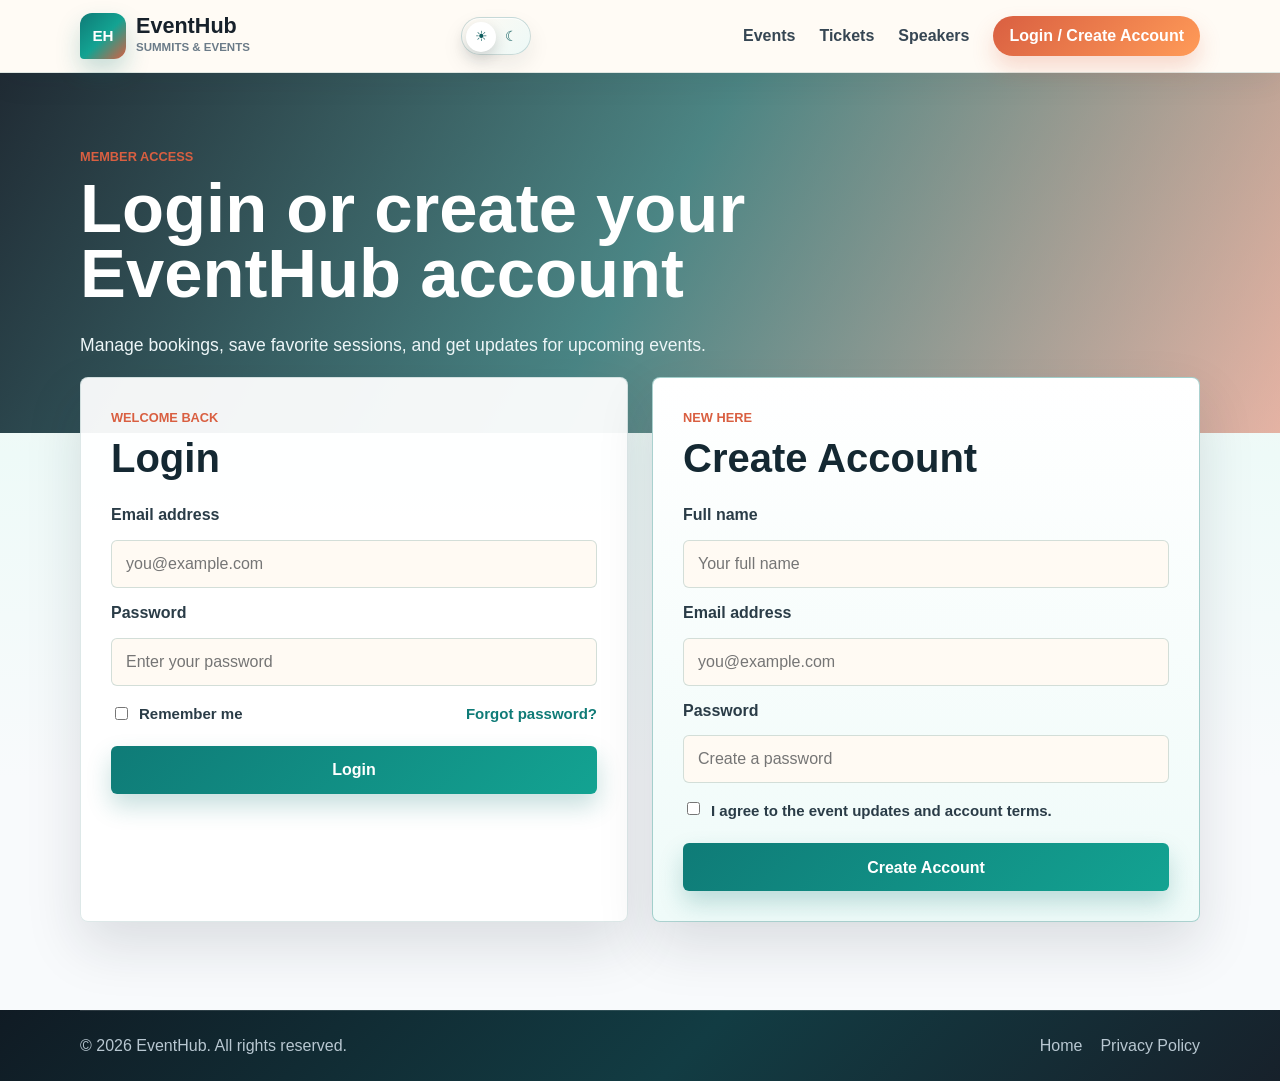
==== account.html @ b45a8265 "first commit" ====
<!DOCTYPE html>
<html lang="en">
<head>
  <meta charset="UTF-8">
  <meta name="viewport" content="width=device-width, initial-scale=1.0">
  <title>Login / Create Account | EventHub</title>
  <link rel="stylesheet" href="css/style.css">
</head>
<body>
  <header class="site-header">
    <nav class="navbar" aria-label="Main navigation">
      <a class="brand" href="index.html" aria-label="EventHub homepage">
        <span class="brand-mark">EH</span>
        <span class="brand-text">
          <strong>EventHub</strong>
          <small>Summits & Events</small>
        </span>
      </a>
      <div class="nav-actions">
        <button class="theme-toggle" type="button" aria-label="Switch to dark mode" aria-pressed="false">
          <span class="theme-icon sun">&#9728;</span>
          <span class="theme-icon moon">&#9790;</span>
          <span class="theme-thumb"></span>
        </button>
        <button class="nav-toggle" type="button" aria-label="Toggle navigation" aria-expanded="false">
          <span></span>
          <span></span>
          <span></span>
        </button>
      </div>
      <ul class="nav-links">
        <li><a href="index.html#events">Events</a></li>
        <li><a href="index.html#tickets">Tickets</a></li>
        <li><a href="index.html#speakers">Speakers</a></li>
        <li><a class="account-link" href="account.html">Login / Create Account</a></li>
      </ul>
    </nav>
  </header>

  <main class="account-page">
    <section class="account-hero">
      <div>
        <p class="eyebrow">Member Access</p>
        <h1>Login or create your EventHub account</h1>
        <p class="hero-copy">Manage bookings, save favorite sessions, and get updates for upcoming events.</p>
      </div>
    </section>

    <section class="account-panel" aria-label="Account forms">
      <article class="auth-card">
        <div class="auth-heading">
          <p class="eyebrow">Welcome Back</p>
          <h2>Login</h2>
        </div>
        <form>
          <label for="login-email">Email address</label>
          <input id="login-email" type="email" placeholder="you@example.com" required>

          <label for="login-password">Password</label>
          <input id="login-password" type="password" placeholder="Enter your password" required>

          <div class="form-row">
            <label class="check-option">
              <input type="checkbox">
              Remember me
            </label>
            <a href="#">Forgot password?</a>
          </div>

          <button type="submit">Login</button>
        </form>
      </article>

      <article class="auth-card auth-card-featured">
        <div class="auth-heading">
          <p class="eyebrow">New Here</p>
          <h2>Create Account</h2>
        </div>
        <form>
          <label for="signup-name">Full name</label>
          <input id="signup-name" type="text" placeholder="Your full name" required>

          <label for="signup-email">Email address</label>
          <input id="signup-email" type="email" placeholder="you@example.com" required>

          <label for="signup-password">Password</label>
          <input id="signup-password" type="password" placeholder="Create a password" required>

          <label class="check-option terms-option">
            <input type="checkbox" required>
            I agree to the event updates and account terms.
          </label>

          <button type="submit">Create Account</button>
        </form>
      </article>
    </section>
  </main>

  <footer class="site-footer">
    <div class="footer-bottom">
      <p>&copy; 2026 EventHub. All rights reserved.</p>
      <div>
        <a href="index.html">Home</a>
        <a href="#">Privacy Policy</a>
      </div>
    </div>
  </footer>

  <script src="js/script.js"></script>
</body>
</html>
---- css/style.css ----
* {
  box-sizing: border-box;
}

html {
  scroll-behavior: smooth;
}

body {
  margin: 0;
  color: #17212b;
  background:
    linear-gradient(180deg, #fff6eb 0%, #eefaf8 42%, #f8fafc 72%),
    #f8fafc;
  font-family: Arial, Helvetica, sans-serif;
  line-height: 1.6;
  transition: background 0.25s ease, color 0.25s ease;
}

body.dark-theme {
  color: #e9f7f5;
  background:
    radial-gradient(circle at top left, rgba(19, 163, 146, 0.22), transparent 32%),
    linear-gradient(180deg, #07131d 0%, #0c2028 48%, #121821 100%),
    #121821;
}

a {
  color: inherit;
  text-decoration: none;
}

.site-header {
  position: sticky;
  top: 0;
  z-index: 10;
  background: rgba(255, 251, 246, 0.92);
  border-bottom: 1px solid rgba(15, 93, 94, 0.13);
  box-shadow: 0 10px 30px rgba(23, 33, 43, 0.06);
  backdrop-filter: blur(14px);
}

.navbar {
  display: flex;
  align-items: center;
  justify-content: space-between;
  width: min(1120px, calc(100% - 32px));
  min-height: 72px;
  margin: 0 auto;
}

.nav-actions {
  display: flex;
  align-items: center;
  gap: 10px;
}

.brand {
  display: inline-flex;
  align-items: center;
  gap: 10px;
  color: #0f5d5e;
  font-weight: 800;
}

.brand-mark {
  display: grid;
  place-items: center;
  width: 46px;
  height: 46px;
  color: #ffffff;
  background:
    linear-gradient(135deg, #0f7b77 0%, #13a392 52%, #d95f41 100%);
  border-radius: 12px 12px 12px 4px;
  box-shadow: 0 12px 24px rgba(15, 123, 119, 0.24);
  font-size: 0.95rem;
  line-height: 1;
}

.brand-text {
  display: grid;
  gap: 1px;
}

.brand-text strong {
  color: #17212b;
  font-size: 1.35rem;
  line-height: 1;
}

body.dark-theme .brand-text strong {
  color: #f7fffd;
}

body.dark-theme .brand-text small {
  color: #9dcac3;
}

.brand-text small {
  color: #6b7b88;
  font-size: 0.72rem;
  font-weight: 800;
  letter-spacing: 0;
  text-transform: uppercase;
}

.nav-links {
  display: flex;
  align-items: center;
  gap: 24px;
  margin: 0;
  padding: 0;
  list-style: none;
  color: #364653;
  font-weight: 700;
}

.nav-links a:hover {
  color: #d95f41;
}

.account-link {
  display: inline-flex;
  align-items: center;
  justify-content: center;
  min-height: 40px;
  padding: 0 16px;
  color: #ffffff;
  background: linear-gradient(135deg, #d95f41, #ff9b58);
  border-radius: 999px;
  box-shadow: 0 12px 22px rgba(217, 95, 65, 0.22);
}

.nav-links .account-link:hover {
  color: #ffffff;
  transform: translateY(-2px);
}

.theme-toggle {
  position: relative;
  display: inline-grid;
  grid-template-columns: 1fr 1fr;
  align-items: center;
  width: 70px;
  height: 38px;
  padding: 4px;
  border: 1px solid rgba(15, 93, 94, 0.2);
  border-radius: 999px;
  color: #0f5d5e;
  background: linear-gradient(135deg, #fffaf3, #edf9f7);
  box-shadow: inset 0 1px 0 rgba(255, 255, 255, 0.8), 0 10px 22px rgba(23, 33, 43, 0.08);
  cursor: pointer;
}

.theme-icon {
  position: relative;
  z-index: 1;
  display: grid;
  place-items: center;
  font-size: 0.9rem;
  line-height: 1;
}

.theme-thumb {
  position: absolute;
  top: 4px;
  left: 4px;
  width: 30px;
  height: 30px;
  background: #ffffff;
  border-radius: 999px;
  box-shadow: 0 6px 14px rgba(23, 33, 43, 0.18);
  transition: transform 0.22s ease, background 0.22s ease;
}

body.dark-theme .theme-toggle {
  color: #ffe1b8;
  background: linear-gradient(135deg, #0d2530, #162f3a);
  border-color: rgba(124, 224, 211, 0.24);
}

body.dark-theme .theme-thumb {
  background: #7ce0d3;
  transform: translateX(32px);
}

body.dark-theme .site-header {
  background: rgba(8, 19, 29, 0.9);
  border-bottom-color: rgba(124, 224, 211, 0.16);
  box-shadow: 0 12px 34px rgba(0, 0, 0, 0.32);
}

body.dark-theme .nav-links {
  color: #d5e5e2;
}

.nav-toggle {
  display: none;
  position: relative;
  width: 42px;
  height: 42px;
  border: 1px solid rgba(15, 93, 94, 0.2);
  border-radius: 6px;
  background: #fffaf3;
  cursor: pointer;
}

body.dark-theme .nav-toggle {
  border-color: rgba(124, 224, 211, 0.22);
  background: #102631;
}

body.dark-theme .nav-toggle span {
  background: #e9f7f5;
}

.nav-toggle span {
  display: block;
  width: 20px;
  height: 2px;
  margin: 5px auto;
  background: #17212b;
  border-radius: 999px;
  transition: transform 0.2s ease, opacity 0.2s ease;
}

.nav-toggle.active span:nth-child(1) {
  transform: translateY(7px) rotate(45deg);
}

.nav-toggle.active span:nth-child(2) {
  opacity: 0;
}

.nav-toggle.active span:nth-child(3) {
  transform: translateY(-7px) rotate(-45deg);
}

.hero {
  display: flex;
  align-items: center;
  min-height: 620px;
  padding: 80px 16px;
  color: #ffffff;
  background:
    linear-gradient(120deg, rgba(8, 21, 32, 0.86), rgba(15, 93, 94, 0.64) 48%, rgba(217, 95, 65, 0.42)),
    url("https://images.unsplash.com/photo-1540575467063-178a50c2df87?auto=format&fit=crop&w=1800&q=80") center/cover;
}

.hero-content {
  width: min(1120px, 100%);
  margin: 0 auto;
}

.eyebrow {
  margin: 0 0 8px;
  color: #d95f41;
  font-size: 0.8rem;
  font-weight: 800;
  letter-spacing: 0;
  text-transform: uppercase;
}

.hero .eyebrow {
  color: #ffe1b8;
}

h1,
h2,
h3,
p {
  overflow-wrap: anywhere;
}

h1 {
  max-width: 760px;
  margin: 0;
  font-size: clamp(2.6rem, 7vw, 5.5rem);
  line-height: 0.95;
}

h2 {
  margin: 0;
  font-size: clamp(2rem, 4vw, 3rem);
  line-height: 1.1;
}

h3 {
  margin: 0 0 8px;
  font-size: 1.15rem;
}

.hero-copy {
  max-width: 640px;
  margin: 24px 0 0;
  color: #edf6f8;
  font-size: 1.1rem;
}

.hero-actions {
  display: flex;
  flex-wrap: wrap;
  gap: 14px;
  margin-top: 32px;
}

.btn,
.ticket-card button {
  display: inline-flex;
  align-items: center;
  justify-content: center;
  min-height: 46px;
  padding: 0 20px;
  border: 0;
  border-radius: 6px;
  font-weight: 800;
  cursor: pointer;
}

.btn.primary,
.ticket-card button {
  color: #ffffff;
  background: linear-gradient(135deg, #0f7b77, #13a392);
  box-shadow: 0 12px 24px rgba(15, 123, 119, 0.24);
}

.btn.secondary {
  color: #ffffff;
  background: rgba(255, 255, 255, 0.14);
  border: 1px solid rgba(255, 255, 255, 0.48);
}

.btn:hover,
.ticket-card button:hover,
.auth-card button:hover {
  transform: translateY(-2px);
}

.section,
.countdown-section {
  width: min(1120px, calc(100% - 32px));
  margin: 0 auto;
  padding: 84px 0;
}

.section-heading {
  margin-bottom: 30px;
}

.section-heading h2 {
  color: #142832;
}

body.dark-theme .section-heading h2,
body.dark-theme h3,
body.dark-theme .price {
  color: #f7fffd;
}

.event-grid,
.ticket-grid,
.speaker-grid {
  display: grid;
  gap: 20px;
}

.event-grid {
  grid-template-columns: repeat(3, 1fr);
}

.event-card,
.ticket-card,
.speaker-card {
  background: rgba(255, 255, 255, 0.9);
  border: 1px solid rgba(15, 93, 94, 0.12);
  border-radius: 8px;
  box-shadow: 0 18px 45px rgba(23, 33, 43, 0.1);
  transition: transform 0.2s ease, box-shadow 0.2s ease;
}

body.dark-theme .event-card,
body.dark-theme .ticket-card,
body.dark-theme .speaker-card {
  background: rgba(15, 32, 40, 0.86);
  border-color: rgba(124, 224, 211, 0.16);
  box-shadow: 0 18px 45px rgba(0, 0, 0, 0.28);
}

.event-card:hover,
.ticket-card:hover,
.speaker-card:hover {
  transform: translateY(-6px);
  box-shadow: 0 24px 55px rgba(15, 93, 94, 0.18);
}

.event-card {
  display: grid;
  grid-template-columns: 74px 1fr;
  gap: 18px;
  min-height: 220px;
  padding: 22px;
}

.event-date {
  display: grid;
  place-items: center;
  align-self: start;
  min-height: 74px;
  color: #ffffff;
  background: linear-gradient(135deg, #0f5d5e, #13a392);
  border-radius: 8px;
}

.event-date span {
  display: block;
  font-size: 1.8rem;
  font-weight: 800;
  line-height: 1;
}

.event-date small,
.event-meta {
  font-weight: 800;
}

.event-card p,
.ticket-card p,
.speaker-card p {
  color: #5d6b78;
}

body.dark-theme .event-card p,
body.dark-theme .ticket-card p,
body.dark-theme .speaker-card p {
  color: #b8c7d1;
}

.event-meta {
  color: #d95f41;
}

.countdown-section {
  display: flex;
  align-items: center;
  justify-content: space-between;
  gap: 28px;
  color: #ffffff;
  background:
    linear-gradient(135deg, rgba(23, 33, 43, 0.96), rgba(15, 93, 94, 0.96)),
    #17212b;
  border-radius: 8px;
  padding: 44px;
  box-shadow: 0 24px 60px rgba(15, 93, 94, 0.22);
}

.countdown {
  display: grid;
  grid-template-columns: repeat(4, minmax(86px, 1fr));
  gap: 12px;
}

.countdown div {
  display: grid;
  place-items: center;
  min-height: 96px;
  padding: 12px;
  background: rgba(255, 255, 255, 0.13);
  border: 1px solid rgba(255, 255, 255, 0.2);
  border-radius: 8px;
}

.countdown span {
  font-size: 2rem;
  font-weight: 800;
  line-height: 1;
}

.countdown small {
  color: #c6d3dc;
  font-weight: 700;
}

.ticket-grid {
  grid-template-columns: repeat(3, 1fr);
}

.ticket-card {
  position: relative;
  display: flex;
  flex-direction: column;
  min-height: 310px;
  padding: 26px;
}

.ticket-card.featured {
  background: linear-gradient(180deg, #ffffff, #effbf9);
  border-color: #0f7b77;
  transform: translateY(-10px);
}

body.dark-theme .ticket-card.featured {
  background: linear-gradient(180deg, rgba(18, 48, 58, 0.96), rgba(13, 31, 40, 0.96));
  border-color: #7ce0d3;
}

.price {
  margin: 8px 0 12px;
  color: #17212b;
  font-size: 2.4rem;
  font-weight: 800;
}

.ticket-card button {
  width: 100%;
  margin-top: auto;
}

.account-page {
  min-height: calc(100vh - 72px);
}

.account-hero {
  display: flex;
  align-items: center;
  min-height: 360px;
  padding: 74px 16px;
  color: #ffffff;
  background:
    linear-gradient(120deg, rgba(8, 21, 32, 0.9), rgba(15, 93, 94, 0.74), rgba(217, 95, 65, 0.46)),
    url("https://images.unsplash.com/photo-1511578314322-379afb476865?auto=format&fit=crop&w=1800&q=80") center/cover;
}

.account-hero > div {
  width: min(1120px, 100%);
  margin: 0 auto;
}

.account-hero h1 {
  max-width: 820px;
  font-size: clamp(2.2rem, 6vw, 4.3rem);
}

.account-panel {
  display: grid;
  grid-template-columns: 1fr 1fr;
  gap: 24px;
  width: min(1120px, calc(100% - 32px));
  margin: -56px auto 88px;
  position: relative;
  z-index: 1;
}

.auth-card {
  padding: 30px;
  background: rgba(255, 255, 255, 0.94);
  border: 1px solid rgba(15, 93, 94, 0.14);
  border-radius: 8px;
  box-shadow: 0 24px 55px rgba(23, 33, 43, 0.13);
}

.auth-card-featured {
  background: linear-gradient(180deg, #ffffff, #effbf9);
  border-color: rgba(15, 123, 119, 0.35);
}

.auth-heading {
  margin-bottom: 22px;
}

.auth-heading h2 {
  color: #142832;
  font-size: clamp(1.8rem, 4vw, 2.5rem);
}

.auth-card form {
  display: grid;
  gap: 12px;
}

.auth-card label {
  color: #2a3c47;
  font-weight: 800;
}

.auth-card input[type="text"],
.auth-card input[type="email"],
.auth-card input[type="password"] {
  width: 100%;
  min-height: 48px;
  padding: 0 14px;
  color: #17212b;
  background: #fffaf3;
  border: 1px solid rgba(15, 93, 94, 0.18);
  border-radius: 6px;
  font: inherit;
}

.auth-card input:focus {
  border-color: #13a392;
  box-shadow: 0 0 0 4px rgba(19, 163, 146, 0.14);
  outline: 0;
}

.form-row {
  display: flex;
  align-items: center;
  justify-content: space-between;
  gap: 12px;
  margin: 4px 0 8px;
  color: #5d6b78;
  font-size: 0.94rem;
}

.form-row a {
  color: #0f7b77;
  font-weight: 800;
}

.check-option {
  display: flex;
  align-items: center;
  gap: 8px;
  color: #5d6b78;
  font-size: 0.94rem;
  font-weight: 700;
}

.terms-option {
  align-items: flex-start;
  margin: 4px 0 8px;
}

.auth-card button {
  display: inline-flex;
  align-items: center;
  justify-content: center;
  min-height: 48px;
  width: 100%;
  color: #ffffff;
  background: linear-gradient(135deg, #0f7b77, #13a392);
  border: 0;
  border-radius: 6px;
  box-shadow: 0 12px 24px rgba(15, 123, 119, 0.24);
  font: inherit;
  font-weight: 800;
  cursor: pointer;
}

body.dark-theme .auth-card,
body.dark-theme .auth-card-featured {
  background: rgba(15, 32, 40, 0.9);
  border-color: rgba(124, 224, 211, 0.16);
  box-shadow: 0 24px 55px rgba(0, 0, 0, 0.34);
}

body.dark-theme .auth-heading h2,
body.dark-theme .auth-card label {
  color: #f7fffd;
}

body.dark-theme .auth-card input[type="text"],
body.dark-theme .auth-card input[type="email"],
body.dark-theme .auth-card input[type="password"] {
  color: #e9f7f5;
  background: #102631;
  border-color: rgba(124, 224, 211, 0.18);
}

body.dark-theme .form-row,
body.dark-theme .check-option {
  color: #b8c7d1;
}

body.dark-theme .form-row a {
  color: #7ce0d3;
}

.badge {
  position: absolute;
  top: 18px;
  right: 18px;
  padding: 5px 10px;
  color: #ffffff;
  background: linear-gradient(135deg, #d95f41, #ff9b58);
  border-radius: 999px;
  font-size: 0.75rem;
  font-weight: 800;
}

.speaker-grid {
  grid-template-columns: repeat(4, 1fr);
}

.speaker-card {
  overflow: hidden;
  text-align: center;
  background: #ffffff;
}

body.dark-theme .speaker-card {
  background: rgba(15, 32, 40, 0.9);
}

.speaker-photo {
  min-height: 220px;
  background-position: center;
  background-size: cover;
}

.speaker-one {
  background-image: linear-gradient(rgba(15, 93, 94, 0.1), rgba(15, 93, 94, 0.1)), url("https://images.unsplash.com/photo-1580489944761-15a19d654956?auto=format&fit=crop&w=700&q=80");
}

.speaker-two {
  background-image: linear-gradient(rgba(15, 93, 94, 0.1), rgba(15, 93, 94, 0.1)), url("https://images.unsplash.com/photo-1500648767791-00dcc994a43e?auto=format&fit=crop&w=700&q=80");
}

.speaker-three {
  background-image: linear-gradient(rgba(15, 93, 94, 0.1), rgba(15, 93, 94, 0.1)), url("https://images.unsplash.com/photo-1494790108377-be9c29b29330?auto=format&fit=crop&w=700&q=80");
}

.speaker-four {
  background-image: linear-gradient(rgba(15, 93, 94, 0.1), rgba(15, 93, 94, 0.1)), url("https://images.unsplash.com/photo-1507003211169-0a1dd7228f2d?auto=format&fit=crop&w=700&q=80");
}

.speaker-card h3 {
  margin-top: 18px;
}

.speaker-card p {
  margin: 0 16px 22px;
}

.site-footer {
  color: #dce8ee;
  background:
    linear-gradient(135deg, #101b24, #123c43 54%, #17212b),
    #17212b;
}

.footer-inner {
  display: grid;
  grid-template-columns: 2fr 1fr 1fr 1fr;
  gap: 34px;
  width: min(1120px, calc(100% - 32px));
  margin: 0 auto;
  padding: 58px 0 38px;
}

.footer-logo .brand-text strong,
.footer-logo .brand-text small {
  color: #ffffff;
}

.footer-brand p {
  max-width: 420px;
  margin: 18px 0 0;
  color: #b8c7d1;
}

.footer-column {
  display: flex;
  flex-direction: column;
  gap: 9px;
}

.footer-column h3 {
  margin-bottom: 8px;
  color: #ffffff;
  font-size: 1rem;
}

.footer-column a,
.footer-column p,
.footer-bottom a,
.footer-bottom p {
  margin: 0;
  color: #b8c7d1;
}

.footer-column a:hover,
.footer-bottom a:hover {
  color: #7ce0d3;
}

.footer-bottom {
  display: flex;
  align-items: center;
  justify-content: space-between;
  gap: 18px;
  width: min(1120px, calc(100% - 32px));
  margin: 0 auto;
  padding: 22px 0;
  border-top: 1px solid rgba(255, 255, 255, 0.12);
}

.footer-bottom div {
  display: flex;
  gap: 18px;
}

@media (max-width: 860px) {
  .nav-toggle {
    display: block;
  }

  .nav-links {
    position: absolute;
    top: 72px;
    left: 0;
    right: 0;
    display: flex;
    flex-direction: column;
    align-items: stretch;
    gap: 0;
    padding: 10px 16px 18px;
    background: #ffffff;
    border-bottom: 1px solid #dfe7ef;
    box-shadow: 0 22px 42px rgba(23, 33, 43, 0.12);
    opacity: 0;
    pointer-events: none;
    transform: translateY(-12px);
    transition: opacity 0.2s ease, transform 0.2s ease;
  }

  body.dark-theme .nav-links {
    background: rgba(8, 19, 29, 0.98);
    border-bottom-color: rgba(124, 224, 211, 0.16);
    box-shadow: 0 22px 42px rgba(0, 0, 0, 0.34);
  }

  .nav-links.open {
    opacity: 1;
    pointer-events: auto;
    transform: translateY(0);
  }

  .nav-links a {
    display: block;
    padding: 12px 0;
  }

  .nav-links .account-link {
    display: flex;
    margin-top: 8px;
    padding: 0 16px;
  }

  .hero {
    min-height: 540px;
  }

  .event-grid,
  .ticket-grid,
  .speaker-grid {
    grid-template-columns: 1fr 1fr;
  }

  .countdown-section {
    align-items: stretch;
    flex-direction: column;
  }

  .ticket-card.featured {
    transform: none;
  }

  .footer-inner {
    grid-template-columns: 1fr 1fr;
  }

  .account-panel {
    grid-template-columns: 1fr;
  }
}

@media (max-width: 620px) {
  .nav-actions {
    gap: 8px;
  }

  .theme-toggle {
    width: 62px;
    height: 36px;
  }

  .theme-thumb {
    width: 28px;
    height: 28px;
  }

  body.dark-theme .theme-thumb {
    transform: translateX(26px);
  }

  .brand-mark {
    width: 42px;
    height: 42px;
  }

  .brand-text strong {
    font-size: 1.15rem;
  }

  .brand-text small {
    font-size: 0.64rem;
  }

  .event-grid,
  .ticket-grid,
  .speaker-grid {
    grid-template-columns: 1fr;
  }

  .event-card {
    grid-template-columns: 1fr;
  }

  .countdown-section {
    width: calc(100% - 24px);
    padding: 30px 18px;
  }

  .countdown {
    grid-template-columns: 1fr 1fr;
  }

  .account-hero {
    min-height: 320px;
    padding: 56px 16px;
  }

  .account-panel {
    width: calc(100% - 24px);
    margin-bottom: 64px;
  }

  .auth-card {
    padding: 22px;
  }

  .form-row {
    align-items: flex-start;
    flex-direction: column;
  }

  .footer-inner,
  .footer-bottom {
    grid-template-columns: 1fr;
  }

  .footer-inner,
  .footer-bottom {
    display: grid;
  }

  .footer-bottom {
    justify-items: start;
  }
}
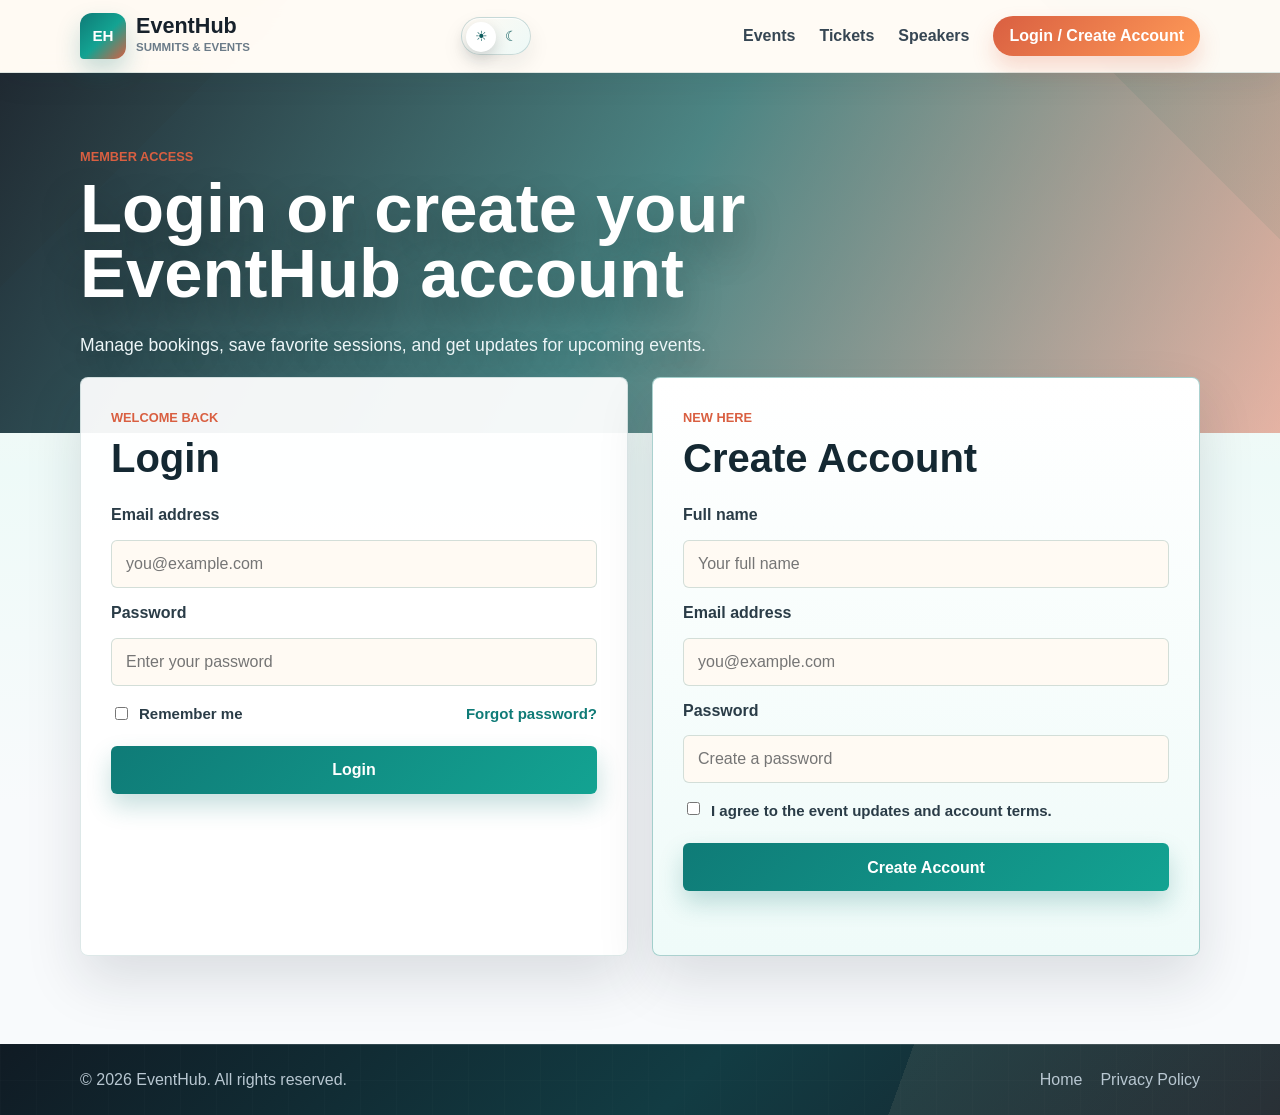
==== commit e2c0845f: "Add ticket checkout and account flow" ====
--- a/account.html
+++ b/account.html
@@ -46,13 +46,29 @@
       </div>
     </section>
 
-    <section class="account-panel" aria-label="Account forms">
+    <section class="account-panel" id="account-panel" aria-label="Account forms">
+      <div class="checkout-prompt" id="checkout-prompt" hidden>
+        <p class="eyebrow">Checkout Access</p>
+        <h2 id="checkout-prompt-title">Login or create an account to continue</h2>
+        <p id="checkout-prompt-copy">Your ticket selection will be ready after you sign in or create your account.</p>
+      </div>
+      <article class="auth-card account-summary" id="account-summary" hidden>
+        <div class="auth-heading">
+          <p class="eyebrow">Your Account</p>
+          <h2 id="account-summary-title">Welcome back</h2>
+        </div>
+        <p id="account-summary-copy">You are signed in and ready to manage your bookings.</p>
+        <div class="account-actions">
+          <a class="btn primary" id="account-primary-action" href="index.html#tickets">Browse Tickets</a>
+          <button type="button" id="logout-button">Logout</button>
+        </div>
+      </article>
       <article class="auth-card">
         <div class="auth-heading">
           <p class="eyebrow">Welcome Back</p>
           <h2>Login</h2>
         </div>
-        <form>
+        <form id="login-form">
           <label for="login-email">Email address</label>
           <input id="login-email" type="email" placeholder="you@example.com" required>
 
@@ -61,13 +77,14 @@
 
           <div class="form-row">
             <label class="check-option">
-              <input type="checkbox">
+              <input id="remember-login" type="checkbox">
               Remember me
             </label>
-            <a href="#">Forgot password?</a>
+            <a id="forgot-password-link" href="#">Forgot password?</a>
           </div>
 
           <button type="submit">Login</button>
+          <p class="form-message" id="login-message" aria-live="polite"></p>
         </form>
       </article>
 
@@ -76,7 +93,7 @@
           <p class="eyebrow">New Here</p>
           <h2>Create Account</h2>
         </div>
-        <form>
+        <form id="signup-form">
           <label for="signup-name">Full name</label>
           <input id="signup-name" type="text" placeholder="Your full name" required>
 
@@ -92,6 +109,7 @@
           </label>
 
           <button type="submit">Create Account</button>
+          <p class="form-message" id="signup-message" aria-live="polite"></p>
         </form>
       </article>
     </section>
--- a/css/style.css
+++ b/css/style.css
@@ -2,14 +2,30 @@
   box-sizing: border-box;
 }
 
+:root {
+  --ink: #17212b;
+  --muted: #5d6b78;
+  --teal: #0f7b77;
+  --teal-bright: #13a392;
+  --coral: #d95f41;
+  --amber: #ffe1b8;
+  --paper: rgba(255, 255, 255, 0.9);
+  --line: rgba(15, 93, 94, 0.12);
+  --shadow-soft: 0 18px 45px rgba(23, 33, 43, 0.1);
+  --shadow-lift: 0 28px 65px rgba(15, 93, 94, 0.18);
+}
+
 html {
   scroll-behavior: smooth;
+  scroll-padding-top: 92px;
 }
 
 body {
   margin: 0;
-  color: #17212b;
+  color: var(--ink);
   background:
+    linear-gradient(135deg, rgba(255, 155, 88, 0.12) 0 12%, transparent 12% 100%),
+    linear-gradient(225deg, rgba(19, 163, 146, 0.12) 0 10%, transparent 10% 100%),
     linear-gradient(180deg, #fff6eb 0%, #eefaf8 42%, #f8fafc 72%),
     #f8fafc;
   font-family: Arial, Helvetica, sans-serif;
@@ -25,9 +41,49 @@
     #121821;
 }
 
+::selection {
+  color: #ffffff;
+  background: #d95f41;
+}
+
+::-webkit-scrollbar {
+  width: 12px;
+}
+
+::-webkit-scrollbar-track {
+  background: #eefaf8;
+}
+
+::-webkit-scrollbar-thumb {
+  background: linear-gradient(180deg, #13a392, #d95f41);
+  border: 3px solid #eefaf8;
+  border-radius: 999px;
+}
+
+body.dark-theme ::-webkit-scrollbar-track {
+  background: #07131d;
+}
+
+body.dark-theme ::-webkit-scrollbar-thumb {
+  border-color: #07131d;
+}
+
 a {
   color: inherit;
   text-decoration: none;
+}
+
+a,
+button,
+input {
+  transition: color 0.2s ease, background 0.2s ease, border-color 0.2s ease, box-shadow 0.2s ease, transform 0.2s ease;
+}
+
+a:focus-visible,
+button:focus-visible,
+input:focus-visible {
+  outline: 3px solid rgba(217, 95, 65, 0.42);
+  outline-offset: 3px;
 }
 
 .site-header {
@@ -115,8 +171,32 @@
   font-weight: 700;
 }
 
+.nav-links a:not(.account-link) {
+  position: relative;
+  padding: 8px 0;
+}
+
+.nav-links a:not(.account-link)::after {
+  content: "";
+  position: absolute;
+  left: 0;
+  right: 0;
+  bottom: 2px;
+  height: 2px;
+  background: linear-gradient(90deg, #13a392, #d95f41);
+  border-radius: 999px;
+  transform: scaleX(0);
+  transform-origin: left;
+  transition: transform 0.2s ease;
+}
+
 .nav-links a:hover {
   color: #d95f41;
+}
+
+.nav-links a:not(.account-link):hover::after,
+.nav-links a:not(.account-link):focus-visible::after {
+  transform: scaleX(1);
 }
 
 .account-link {
@@ -243,6 +323,7 @@
   padding: 80px 16px;
   color: #ffffff;
   background:
+    linear-gradient(152deg, transparent 0 64%, rgba(255, 225, 184, 0.16) 64% 76%, transparent 76% 100%),
     linear-gradient(120deg, rgba(8, 21, 32, 0.86), rgba(15, 93, 94, 0.64) 48%, rgba(217, 95, 65, 0.42)),
     url("https://images.unsplash.com/photo-1540575467063-178a50c2df87?auto=format&fit=crop&w=1800&q=80") center/cover;
 }
@@ -250,6 +331,7 @@
 .hero-content {
   width: min(1120px, 100%);
   margin: 0 auto;
+  animation: fadeUp 0.72s ease both;
 }
 
 .eyebrow {
@@ -277,6 +359,7 @@
   margin: 0;
   font-size: clamp(2.6rem, 7vw, 5.5rem);
   line-height: 0.95;
+  text-shadow: 0 18px 40px rgba(0, 0, 0, 0.35);
 }
 
 h2 {
@@ -295,6 +378,7 @@
   margin: 24px 0 0;
   color: #edf6f8;
   font-size: 1.1rem;
+  text-shadow: 0 8px 24px rgba(0, 0, 0, 0.35);
 }
 
 .hero-actions {
@@ -326,14 +410,21 @@
 
 .btn.secondary {
   color: #ffffff;
-  background: rgba(255, 255, 255, 0.14);
+  background: rgba(255, 255, 255, 0.16);
   border: 1px solid rgba(255, 255, 255, 0.48);
+  backdrop-filter: blur(10px);
 }
 
 .btn:hover,
 .ticket-card button:hover,
 .auth-card button:hover {
   transform: translateY(-2px);
+}
+
+.btn.primary:hover,
+.ticket-card button:hover,
+.auth-card button:hover {
+  box-shadow: 0 18px 36px rgba(15, 123, 119, 0.28);
 }
 
 .section,
@@ -347,6 +438,30 @@
   margin-bottom: 30px;
 }
 
+.section-heading .eyebrow {
+  display: inline-flex;
+  align-items: center;
+  gap: 8px;
+}
+
+.section-heading .eyebrow::before {
+  content: "";
+  width: 30px;
+  height: 2px;
+  background: currentColor;
+  border-radius: 999px;
+}
+
+.section-copy {
+  max-width: 660px;
+  margin: 12px 0 0;
+  color: #5d6b78;
+}
+
+body.dark-theme .section-copy {
+  color: #b8c7d1;
+}
+
 .section-heading h2 {
   color: #142832;
 }
@@ -359,7 +474,8 @@
 
 .event-grid,
 .ticket-grid,
-.speaker-grid {
+.speaker-grid,
+.gallery-grid {
   display: grid;
   gap: 20px;
 }
@@ -371,7 +487,10 @@
 .event-card,
 .ticket-card,
 .speaker-card {
-  background: rgba(255, 255, 255, 0.9);
+  position: relative;
+  background:
+    linear-gradient(180deg, rgba(255, 255, 255, 0.96), rgba(255, 255, 255, 0.82)),
+    rgba(255, 255, 255, 0.9);
   border: 1px solid rgba(15, 93, 94, 0.12);
   border-radius: 8px;
   box-shadow: 0 18px 45px rgba(23, 33, 43, 0.1);
@@ -390,6 +509,7 @@
 .ticket-card:hover,
 .speaker-card:hover {
   transform: translateY(-6px);
+  border-color: rgba(15, 123, 119, 0.26);
   box-shadow: 0 24px 55px rgba(15, 93, 94, 0.18);
 }
 
@@ -399,6 +519,21 @@
   gap: 18px;
   min-height: 220px;
   padding: 22px;
+}
+
+.event-card::after {
+  content: "";
+  position: absolute;
+  inset: auto 22px 0;
+  height: 3px;
+  background: linear-gradient(90deg, transparent, rgba(217, 95, 65, 0.55), transparent);
+  border-radius: 999px 999px 0 0;
+  opacity: 0;
+  transition: opacity 0.2s ease;
+}
+
+.event-card:hover::after {
+  opacity: 1;
 }
 
 .event-date {
@@ -440,17 +575,84 @@
 }
 
 .countdown-section {
+  position: relative;
+  overflow: hidden;
   display: flex;
   align-items: center;
   justify-content: space-between;
-  gap: 28px;
+  gap: 34px;
   color: #ffffff;
   background:
-    linear-gradient(135deg, rgba(23, 33, 43, 0.96), rgba(15, 93, 94, 0.96)),
+    linear-gradient(135deg, rgba(17, 27, 39, 0.97), rgba(15, 93, 94, 0.92) 58%, rgba(217, 95, 65, 0.9)),
     #17212b;
   border-radius: 8px;
-  padding: 44px;
-  box-shadow: 0 24px 60px rgba(15, 93, 94, 0.22);
+  padding: 50px;
+  box-shadow: 0 24px 60px rgba(15, 93, 94, 0.24);
+}
+
+.countdown-section::after {
+  content: "";
+  position: absolute;
+  z-index: 0;
+  top: 0;
+  right: -80px;
+  width: 320px;
+  height: 100%;
+  background:
+    linear-gradient(135deg, transparent 0 28%, rgba(255, 225, 184, 0.18) 28% 34%, transparent 34% 46%, rgba(124, 224, 211, 0.14) 46% 52%, transparent 52% 100%);
+  opacity: 0.8;
+}
+
+.countdown-section::before {
+  content: "";
+  position: absolute;
+  inset: 1px;
+  z-index: 0;
+  pointer-events: none;
+  background-image:
+    linear-gradient(rgba(255, 255, 255, 0.08) 1px, transparent 1px),
+    linear-gradient(90deg, rgba(255, 255, 255, 0.08) 1px, transparent 1px);
+  background-size: 34px 34px;
+  border-radius: inherit;
+  mask-image: linear-gradient(90deg, transparent, #000000 18%, #000000 82%, transparent);
+  opacity: 0.35;
+}
+
+.countdown-copy,
+.countdown-panel {
+  position: relative;
+  z-index: 1;
+}
+
+.countdown-copy {
+  max-width: 390px;
+}
+
+.countdown-copy h2 {
+  color: #ffffff;
+}
+
+.countdown-detail {
+  margin: 14px 0 0;
+  color: #ffe1b8;
+  font-weight: 800;
+}
+
+.countdown-panel {
+  width: min(100%, 520px);
+}
+
+.countdown-status {
+  display: inline-flex;
+  align-items: center;
+  min-height: 32px;
+  margin-bottom: 14px;
+  padding: 0 12px;
+  color: #123039;
+  background: #ffe1b8;
+  border-radius: 999px;
+  font-size: 0.84rem;
+  font-weight: 800;
 }
 
 .countdown {
@@ -459,43 +661,115 @@
   gap: 12px;
 }
 
-.countdown div {
+.time-card {
+  position: relative;
+  overflow: hidden;
   display: grid;
   place-items: center;
-  min-height: 96px;
-  padding: 12px;
-  background: rgba(255, 255, 255, 0.13);
-  border: 1px solid rgba(255, 255, 255, 0.2);
+  min-height: 116px;
+  padding: 16px 12px;
+  background:
+    linear-gradient(180deg, rgba(255, 255, 255, 0.22), rgba(255, 255, 255, 0.09)),
+    rgba(255, 255, 255, 0.13);
+  border: 1px solid rgba(255, 255, 255, 0.24);
   border-radius: 8px;
+  box-shadow: inset 0 1px 0 rgba(255, 255, 255, 0.24), 0 16px 28px rgba(5, 16, 24, 0.18);
+  backdrop-filter: blur(10px);
+  transition: transform 0.2s ease, background 0.2s ease;
+}
+
+.time-card::after {
+  content: "";
+  position: absolute;
+  top: 0;
+  left: 16%;
+  right: 16%;
+  height: 3px;
+  background: #ffe1b8;
+  border-radius: 0 0 999px 999px;
 }
 
 .countdown span {
-  font-size: 2rem;
+  font-size: clamp(2rem, 5vw, 3rem);
   font-weight: 800;
   line-height: 1;
+  font-variant-numeric: tabular-nums;
 }
 
 .countdown small {
-  color: #c6d3dc;
+  color: #dce8ee;
   font-weight: 700;
+  text-transform: uppercase;
+}
+
+.time-card:hover {
+  background:
+    linear-gradient(180deg, rgba(255, 255, 255, 0.28), rgba(255, 255, 255, 0.11)),
+    rgba(255, 255, 255, 0.16);
+  transform: translateY(-3px);
 }
 
 .ticket-grid {
   grid-template-columns: repeat(3, 1fr);
+  align-items: stretch;
+  margin-bottom: 18px;
 }
 
 .ticket-card {
   position: relative;
   display: flex;
   flex-direction: column;
-  min-height: 310px;
-  padding: 26px;
+  min-height: 540px;
+  padding: 28px;
+  overflow: hidden;
+}
+
+.ticket-card > * {
+  position: relative;
+  z-index: 1;
+}
+
+.ticket-card::after {
+  content: "";
+  position: absolute;
+  inset: 0;
+  pointer-events: none;
+  background:
+    linear-gradient(135deg, transparent 0 72%, rgba(19, 163, 146, 0.08) 72% 100%);
+  opacity: 0;
+  transition: opacity 0.2s ease;
+}
+
+.ticket-card::before {
+  content: "";
+  position: absolute;
+  z-index: 2;
+  top: 0;
+  left: 28px;
+  right: 28px;
+  height: 4px;
+  background: linear-gradient(90deg, #0f7b77, #13a392);
+  border-radius: 0 0 999px 999px;
+}
+
+.ticket-card:hover::after {
+  opacity: 1;
 }
 
 .ticket-card.featured {
-  background: linear-gradient(180deg, #ffffff, #effbf9);
+  background:
+    linear-gradient(180deg, rgba(255, 255, 255, 0.96), rgba(239, 251, 249, 0.96)),
+    #ffffff;
   border-color: #0f7b77;
   transform: translateY(-10px);
+}
+
+.ticket-card.featured::before {
+  background: linear-gradient(90deg, #d95f41, #ff9b58);
+}
+
+.ticket-card.featured .ticket-topline {
+  margin-top: 20px;
 }
 
 body.dark-theme .ticket-card.featured {
@@ -503,16 +777,558 @@
   border-color: #7ce0d3;
 }
 
+.ticket-topline {
+  display: flex;
+  align-items: center;
+  justify-content: space-between;
+  gap: 12px;
+  margin-bottom: 22px;
+  color: #0f5d5e;
+  font-size: 0.78rem;
+  font-weight: 800;
+  text-transform: uppercase;
+}
+
+body.dark-theme .ticket-topline {
+  color: #7ce0d3;
+}
+
+.ticket-type,
+.ticket-status {
+  display: inline-flex;
+  align-items: center;
+  min-height: 28px;
+  padding: 0 10px;
+  border-radius: 999px;
+  white-space: nowrap;
+}
+
+.ticket-type {
+  background: rgba(19, 163, 146, 0.12);
+}
+
+.ticket-status {
+  color: #8f3b27;
+  background: rgba(255, 155, 88, 0.18);
+}
+
+body.dark-theme .ticket-type {
+  background: rgba(124, 224, 211, 0.14);
+}
+
+body.dark-theme .ticket-status {
+  color: #ffe1b8;
+  background: rgba(255, 155, 88, 0.18);
+}
+
 .price {
-  margin: 8px 0 12px;
+  margin: 10px 0 14px;
   color: #17212b;
-  font-size: 2.4rem;
-  font-weight: 800;
+  font-size: 2.65rem;
+  font-weight: 800;
+  line-height: 1;
+}
+
+.price span {
+  margin-left: 6px;
+  color: #6b7b88;
+  font-size: 0.92rem;
+  font-weight: 800;
+}
+
+body.dark-theme .price span {
+  color: #b8c7d1;
+}
+
+.ticket-summary {
+  margin: 0 0 20px;
+}
+
+.ticket-details {
+  display: grid;
+  grid-template-columns: 1fr 1fr;
+  gap: 10px;
+  margin: 0 0 22px;
+}
+
+.ticket-details div {
+  min-height: 74px;
+  padding: 12px;
+  background: rgba(19, 163, 146, 0.08);
+  border: 1px solid rgba(15, 93, 94, 0.1);
+  border-radius: 8px;
+  transition: background 0.2s ease, transform 0.2s ease;
+}
+
+.ticket-card:hover .ticket-details div {
+  background: rgba(19, 163, 146, 0.12);
+  transform: translateY(-2px);
+}
+
+body.dark-theme .ticket-details div {
+  background: rgba(124, 224, 211, 0.08);
+  border-color: rgba(124, 224, 211, 0.13);
+}
+
+.ticket-details dt,
+.ticket-details dd {
+  margin: 0;
+}
+
+.ticket-details dt {
+  color: #6b7b88;
+  font-size: 0.76rem;
+  font-weight: 800;
+  text-transform: uppercase;
+}
+
+body.dark-theme .ticket-details dt {
+  color: #9dcac3;
+}
+
+.ticket-details dd {
+  margin-top: 5px;
+  color: #17212b;
+  font-size: 1rem;
+  font-weight: 800;
+}
+
+body.dark-theme .ticket-details dd {
+  color: #f7fffd;
+}
+
+.ticket-features {
+  display: grid;
+  gap: 10px;
+  margin: 0 0 24px;
+  padding: 0;
+  list-style: none;
+  color: #364653;
+  font-weight: 700;
+}
+
+body.dark-theme .ticket-features {
+  color: #d5e5e2;
+}
+
+.ticket-features li {
+  position: relative;
+  padding-left: 28px;
+}
+
+.ticket-features li::before {
+  content: "";
+  position: absolute;
+  top: 0.35em;
+  left: 0;
+  width: 16px;
+  height: 16px;
+  background:
+    linear-gradient(135deg, #0f7b77, #13a392);
+  border-radius: 50%;
+  box-shadow: inset 0 0 0 4px rgba(255, 255, 255, 0.9);
+}
+
+.ticket-features li::after {
+  content: "";
+  position: absolute;
+  top: 0.66em;
+  left: 5px;
+  width: 6px;
+  height: 3px;
+  border-left: 2px solid #ffffff;
+  border-bottom: 2px solid #ffffff;
+  transform: rotate(-45deg);
+}
+
+.ticket-note {
+  margin: 0 0 22px;
+  padding: 12px 14px;
+  color: #0f5d5e;
+  background: rgba(15, 123, 119, 0.08);
+  border-left: 3px solid #13a392;
+  border-radius: 6px;
+  font-size: 0.92rem;
+  font-weight: 700;
+}
+
+body.dark-theme .ticket-note {
+  color: #d5e5e2;
+  background: rgba(124, 224, 211, 0.08);
+  border-left-color: #7ce0d3;
 }
 
 .ticket-card button {
   width: 100%;
   margin-top: auto;
+  min-height: 50px;
+}
+
+.ticket-info-bar {
+  display: flex;
+  flex-wrap: wrap;
+  gap: 10px;
+  justify-content: center;
+  padding: 16px;
+  color: #364653;
+  background: rgba(255, 255, 255, 0.72);
+  border: 1px solid rgba(15, 93, 94, 0.12);
+  border-radius: 8px;
+  box-shadow: 0 14px 34px rgba(23, 33, 43, 0.07);
+}
+
+body.dark-theme .ticket-info-bar {
+  color: #d5e5e2;
+  background: rgba(15, 32, 40, 0.78);
+  border-color: rgba(124, 224, 211, 0.16);
+}
+
+.ticket-info-bar span {
+  display: inline-flex;
+  align-items: center;
+  min-height: 30px;
+  padding: 0 12px;
+  background: rgba(19, 163, 146, 0.1);
+  border-radius: 999px;
+  font-size: 0.9rem;
+  font-weight: 800;
+}
+
+body.dark-theme .ticket-info-bar span {
+  background: rgba(124, 224, 211, 0.11);
+}
+
+.checkout-section {
+  padding-top: 42px;
+}
+
+.checkout-layout {
+  display: grid;
+  grid-template-columns: 0.8fr 1.2fr;
+  gap: 24px;
+}
+
+.checkout-summary,
+.checkout-form-card {
+  padding: 28px;
+  background: rgba(255, 255, 255, 0.92);
+  border: 1px solid rgba(15, 93, 94, 0.12);
+  border-radius: 8px;
+  box-shadow: 0 22px 52px rgba(23, 33, 43, 0.1);
+}
+
+.checkout-summary h3 {
+  margin-bottom: 20px;
+  color: #142832;
+  font-size: clamp(1.8rem, 4vw, 2.5rem);
+}
+
+.checkout-totals {
+  display: grid;
+  gap: 12px;
+  margin: 0;
+}
+
+.checkout-totals div {
+  display: flex;
+  align-items: center;
+  justify-content: space-between;
+  gap: 16px;
+  min-height: 48px;
+  padding: 12px 0;
+  border-bottom: 1px solid rgba(15, 93, 94, 0.1);
+}
+
+.checkout-totals dt,
+.checkout-totals dd {
+  margin: 0;
+}
+
+.checkout-totals dt {
+  color: #6b7b88;
+  font-weight: 800;
+}
+
+.checkout-totals dd {
+  color: #17212b;
+  font-weight: 900;
+}
+
+.checkout-totals .checkout-total-row {
+  min-height: 58px;
+  padding: 14px 16px;
+  background: rgba(19, 163, 146, 0.1);
+  border: 0;
+  border-radius: 8px;
+}
+
+.checkout-total-row dd {
+  color: #0f5d5e;
+  font-size: 1.45rem;
+}
+
+.checkout-status {
+  margin: 18px 0 0;
+  color: #0f5d5e;
+  font-weight: 800;
+}
+
+.checkout-form-card form {
+  display: grid;
+  gap: 18px;
+}
+
+.checkout-form-grid {
+  display: grid;
+  grid-template-columns: 1fr 1fr;
+  gap: 16px;
+}
+
+.checkout-form-grid > div {
+  display: grid;
+  gap: 8px;
+}
+
+.checkout-form-grid label {
+  color: #2a3c47;
+  font-weight: 800;
+}
+
+.checkout-form-grid input,
+.checkout-form-grid select,
+.checkout-form-grid textarea {
+  width: 100%;
+  min-height: 48px;
+  padding: 0 14px;
+  color: #17212b;
+  background: #fffaf3;
+  border: 1px solid rgba(15, 93, 94, 0.18);
+  border-radius: 6px;
+  font: inherit;
+}
+
+.checkout-form-grid textarea {
+  min-height: 112px;
+  padding-top: 12px;
+  resize: vertical;
+}
+
+.checkout-form-grid input:focus,
+.checkout-form-grid select:focus,
+.checkout-form-grid textarea:focus {
+  border-color: #13a392;
+  box-shadow: 0 0 0 4px rgba(19, 163, 146, 0.14);
+  outline: 0;
+}
+
+.checkout-wide {
+  grid-column: 1 / -1;
+}
+
+.checkout-actions {
+  display: flex;
+  flex-wrap: wrap;
+  gap: 12px;
+}
+
+.checkout-actions .btn,
+.checkout-actions button {
+  min-width: 180px;
+  min-height: 48px;
+}
+
+.btn.checkout-login-link {
+  color: #0f5d5e;
+  background: #e9f7f5;
+  border: 1px solid rgba(15, 123, 119, 0.18);
+}
+
+.checkout-actions button {
+  display: inline-flex;
+  align-items: center;
+  justify-content: center;
+  color: #ffffff;
+  background: linear-gradient(135deg, #0f7b77, #13a392);
+  border: 0;
+  border-radius: 6px;
+  box-shadow: 0 12px 24px rgba(15, 123, 119, 0.24);
+  font: inherit;
+  font-weight: 800;
+  cursor: pointer;
+}
+
+.checkout-actions button:disabled {
+  cursor: not-allowed;
+  opacity: 0.58;
+}
+
+body.dark-theme .checkout-summary,
+body.dark-theme .checkout-form-card {
+  background: rgba(15, 32, 40, 0.9);
+  border-color: rgba(124, 224, 211, 0.16);
+  box-shadow: 0 24px 55px rgba(0, 0, 0, 0.34);
+}
+
+body.dark-theme .checkout-summary h3,
+body.dark-theme .checkout-totals dd,
+body.dark-theme .checkout-form-grid label {
+  color: #f7fffd;
+}
+
+body.dark-theme .checkout-totals div {
+  border-bottom-color: rgba(124, 224, 211, 0.13);
+}
+
+body.dark-theme .checkout-totals dt {
+  color: #9dcac3;
+}
+
+body.dark-theme .checkout-totals .checkout-total-row {
+  background: rgba(124, 224, 211, 0.09);
+}
+
+body.dark-theme .checkout-total-row dd,
+body.dark-theme .checkout-status {
+  color: #7ce0d3;
+}
+
+body.dark-theme .checkout-form-grid input,
+body.dark-theme .checkout-form-grid select,
+body.dark-theme .checkout-form-grid textarea {
+  color: #e9f7f5;
+  background: #102631;
+  border-color: rgba(124, 224, 211, 0.18);
+}
+
+body.dark-theme .btn.checkout-login-link {
+  color: #e9f7f5;
+  background: #102631;
+  border-color: rgba(124, 224, 211, 0.18);
+}
+
+.gallery-section {
+  position: relative;
+  width: min(1160px, calc(100% - 32px));
+  padding: 92px 20px;
+  background:
+    linear-gradient(180deg, rgba(255, 255, 255, 0.42), rgba(239, 251, 249, 0.36));
+  border: 1px solid rgba(15, 93, 94, 0.08);
+  border-radius: 8px;
+}
+
+.gallery-heading {
+  display: flex;
+  align-items: end;
+  justify-content: space-between;
+  gap: 28px;
+}
+
+.gallery-heading .section-copy {
+  max-width: 440px;
+  margin: 0;
+}
+
+.gallery-grid {
+  grid-template-columns: repeat(4, 1fr);
+  grid-auto-rows: 190px;
+}
+
+.gallery-item {
+  position: relative;
+  overflow: hidden;
+  min-height: 190px;
+  margin: 0;
+  color: #ffffff;
+  background: #123039;
+  border: 1px solid rgba(15, 93, 94, 0.12);
+  border-radius: 8px;
+  box-shadow: 0 20px 48px rgba(23, 33, 43, 0.12);
+  isolation: isolate;
+  transform: translateZ(0);
+}
+
+.gallery-item::after {
+  content: "";
+  position: absolute;
+  inset: 0;
+  z-index: 1;
+  background:
+    linear-gradient(180deg, rgba(6, 19, 28, 0.04) 20%, rgba(6, 19, 28, 0.84) 100%),
+    linear-gradient(110deg, rgba(15, 123, 119, 0.42), transparent 52%);
+  opacity: 0.92;
+  transition: opacity 0.24s ease;
+}
+
+.gallery-item img {
+  display: block;
+  width: 100%;
+  height: 100%;
+  object-fit: cover;
+  transform: scale(1.02);
+  transition: transform 0.42s ease, filter 0.42s ease;
+}
+
+.gallery-item figcaption {
+  position: absolute;
+  left: 20px;
+  right: 20px;
+  bottom: 18px;
+  z-index: 2;
+  display: grid;
+  gap: 4px;
+  transform: translateY(4px);
+  transition: transform 0.24s ease;
+}
+
+.gallery-item span {
+  color: #ffe1b8;
+  font-size: 0.76rem;
+  font-weight: 800;
+  letter-spacing: 0;
+  text-transform: uppercase;
+}
+
+.gallery-item strong {
+  font-size: clamp(1.05rem, 2vw, 1.45rem);
+  line-height: 1.1;
+}
+
+.gallery-large {
+  grid-column: span 2;
+  grid-row: span 2;
+}
+
+.gallery-tall {
+  grid-row: span 2;
+}
+
+.gallery-wide {
+  grid-column: span 2;
+}
+
+.gallery-item:hover img {
+  filter: saturate(1.08) contrast(1.04);
+  transform: scale(1.08);
+}
+
+.gallery-item:hover figcaption {
+  transform: translateY(0);
+}
+
+.gallery-item:hover::after {
+  opacity: 1;
+}
+
+body.dark-theme .gallery-item {
+  background: #102631;
+  border-color: rgba(124, 224, 211, 0.16);
+  box-shadow: 0 22px 50px rgba(0, 0, 0, 0.3);
+}
+
+body.dark-theme .gallery-section {
+  background:
+    linear-gradient(180deg, rgba(15, 32, 40, 0.6), rgba(12, 31, 40, 0.42));
+  border-color: rgba(124, 224, 211, 0.1);
 }
 
 .account-page {
@@ -550,17 +1366,53 @@
   z-index: 1;
 }
 
+.checkout-prompt {
+  grid-column: 1 / -1;
+  padding: 24px 28px;
+  color: #ffffff;
+  background: linear-gradient(135deg, #0f5d5e, #13a392);
+  border-radius: 8px;
+  box-shadow: 0 22px 48px rgba(15, 93, 94, 0.22);
+}
+
+.checkout-prompt h2 {
+  max-width: 820px;
+  font-size: clamp(1.7rem, 3vw, 2.4rem);
+}
+
+.checkout-prompt p:last-child {
+  max-width: 680px;
+  margin: 10px 0 0;
+  color: rgba(255, 255, 255, 0.88);
+}
+
 .auth-card {
   padding: 30px;
   background: rgba(255, 255, 255, 0.94);
   border: 1px solid rgba(15, 93, 94, 0.14);
   border-radius: 8px;
   box-shadow: 0 24px 55px rgba(23, 33, 43, 0.13);
+  transition: border-color 0.2s ease, box-shadow 0.2s ease, transform 0.2s ease;
 }
 
 .auth-card-featured {
   background: linear-gradient(180deg, #ffffff, #effbf9);
   border-color: rgba(15, 123, 119, 0.35);
+}
+
+.auth-card:hover {
+  border-color: rgba(15, 123, 119, 0.28);
+  box-shadow: 0 30px 68px rgba(15, 93, 94, 0.16);
+  transform: translateY(-4px);
+}
+
+.account-summary {
+  grid-column: 1 / -1;
+}
+
+.account-summary > p {
+  margin: 0 0 20px;
+  color: #5d6b78;
 }
 
 .auth-heading {
@@ -646,6 +1498,41 @@
   cursor: pointer;
 }
 
+.account-actions {
+  display: flex;
+  flex-wrap: wrap;
+  gap: 12px;
+}
+
+.account-actions .btn,
+.account-actions button {
+  width: auto;
+  min-width: 150px;
+}
+
+.account-actions button {
+  color: #0f5d5e;
+  background: #e9f7f5;
+  border: 1px solid rgba(15, 123, 119, 0.18);
+  box-shadow: none;
+}
+
+.form-message {
+  min-height: 20px;
+  margin: 2px 0 0;
+  color: #0f7b77;
+  font-size: 0.94rem;
+  font-weight: 800;
+}
+
+.form-message.error {
+  color: #b8412d;
+}
+
+.form-message.success {
+  color: #0f7b77;
+}
+
 body.dark-theme .auth-card,
 body.dark-theme .auth-card-featured {
   background: rgba(15, 32, 40, 0.9);
@@ -653,9 +1540,18 @@
   box-shadow: 0 24px 55px rgba(0, 0, 0, 0.34);
 }
 
+body.dark-theme .checkout-prompt {
+  background: linear-gradient(135deg, #12343a, #0f7b77);
+  box-shadow: 0 22px 48px rgba(0, 0, 0, 0.34);
+}
+
 body.dark-theme .auth-heading h2,
 body.dark-theme .auth-card label {
   color: #f7fffd;
+}
+
+body.dark-theme .account-summary > p {
+  color: #b8c7d1;
 }
 
 body.dark-theme .auth-card input[type="text"],
@@ -673,6 +1569,20 @@
 
 body.dark-theme .form-row a {
   color: #7ce0d3;
+}
+
+body.dark-theme .account-actions button {
+  color: #e9f7f5;
+  background: #102631;
+  border-color: rgba(124, 224, 211, 0.18);
+}
+
+body.dark-theme .form-message {
+  color: #7ce0d3;
+}
+
+body.dark-theme .form-message.error {
+  color: #ffad98;
 }
 
 .badge {
@@ -704,23 +1614,34 @@
 .speaker-photo {
   min-height: 220px;
   background-position: center;
+  background-repeat: no-repeat;
   background-size: cover;
+  transition: filter 0.28s ease, transform 0.28s ease;
+}
+
+.speaker-card:hover .speaker-photo {
+  filter: saturate(1.08);
+  transform: scale(1.03);
 }
 
 .speaker-one {
-  background-image: linear-gradient(rgba(15, 93, 94, 0.1), rgba(15, 93, 94, 0.1)), url("https://images.unsplash.com/photo-1580489944761-15a19d654956?auto=format&fit=crop&w=700&q=80");
+  background-image: linear-gradient(rgba(15, 93, 94, 0.1), rgba(15, 93, 94, 0.1)), url("https://images.unsplash.com/photo-1580489944761-15a19d654956?auto=format&fit=crop&crop=faces&w=700&h=840&q=80");
+  background-position: center 35%;
 }
 
 .speaker-two {
-  background-image: linear-gradient(rgba(15, 93, 94, 0.1), rgba(15, 93, 94, 0.1)), url("https://images.unsplash.com/photo-1500648767791-00dcc994a43e?auto=format&fit=crop&w=700&q=80");
+  background-image: linear-gradient(rgba(15, 93, 94, 0.1), rgba(15, 93, 94, 0.1)), url("https://images.unsplash.com/photo-1500648767791-00dcc994a43e?auto=format&fit=crop&crop=faces&w=700&h=840&q=80");
+  background-position: center 28%;
 }
 
 .speaker-three {
-  background-image: linear-gradient(rgba(15, 93, 94, 0.1), rgba(15, 93, 94, 0.1)), url("https://images.unsplash.com/photo-1494790108377-be9c29b29330?auto=format&fit=crop&w=700&q=80");
+  background-image: linear-gradient(rgba(15, 93, 94, 0.1), rgba(15, 93, 94, 0.1)), url("https://images.unsplash.com/photo-1494790108377-be9c29b29330?auto=format&fit=crop&crop=faces&w=700&h=840&q=80");
+  background-position: center 28%;
 }
 
 .speaker-four {
-  background-image: linear-gradient(rgba(15, 93, 94, 0.1), rgba(15, 93, 94, 0.1)), url("https://images.unsplash.com/photo-1507003211169-0a1dd7228f2d?auto=format&fit=crop&w=700&q=80");
+  background-image: linear-gradient(rgba(15, 93, 94, 0.1), rgba(15, 93, 94, 0.1)), url("https://images.unsplash.com/photo-1507003211169-0a1dd7228f2d?auto=format&fit=crop&crop=faces&w=700&h=840&q=80");
+  background-position: center 32%;
 }
 
 .speaker-card h3 {
@@ -731,14 +1652,41 @@
   margin: 0 16px 22px;
 }
 
+.speaker-card h3::after {
+  content: "";
+  display: block;
+  width: 42px;
+  height: 2px;
+  margin: 10px auto 0;
+  background: linear-gradient(90deg, #13a392, #d95f41);
+  border-radius: 999px;
+}
+
 .site-footer {
+  position: relative;
+  overflow: hidden;
   color: #dce8ee;
   background:
+    linear-gradient(110deg, transparent 0 70%, rgba(255, 225, 184, 0.08) 70% 100%),
     linear-gradient(135deg, #101b24, #123c43 54%, #17212b),
     #17212b;
 }
 
+.site-footer::before {
+  content: "";
+  position: absolute;
+  inset: 0;
+  pointer-events: none;
+  background-image:
+    linear-gradient(rgba(255, 255, 255, 0.05) 1px, transparent 1px),
+    linear-gradient(90deg, rgba(255, 255, 255, 0.05) 1px, transparent 1px);
+  background-size: 36px 36px;
+  opacity: 0.28;
+}
+
 .footer-inner {
+  position: relative;
+  z-index: 1;
   display: grid;
   grid-template-columns: 2fr 1fr 1fr 1fr;
   gap: 34px;
@@ -784,6 +1732,8 @@
 }
 
 .footer-bottom {
+  position: relative;
+  z-index: 1;
   display: flex;
   align-items: center;
   justify-content: space-between;
@@ -797,6 +1747,29 @@
 .footer-bottom div {
   display: flex;
   gap: 18px;
+}
+
+@keyframes fadeUp {
+  from {
+    opacity: 0;
+    transform: translateY(18px);
+  }
+
+  to {
+    opacity: 1;
+    transform: translateY(0);
+  }
+}
+
+@media (prefers-reduced-motion: reduce) {
+  *,
+  *::before,
+  *::after {
+    animation-duration: 0.01ms !important;
+    animation-iteration-count: 1 !important;
+    scroll-behavior: auto !important;
+    transition-duration: 0.01ms !important;
+  }
 }
 
 @media (max-width: 860px) {
@@ -840,6 +1813,10 @@
     padding: 12px 0;
   }
 
+  .nav-links a:not(.account-link)::after {
+    bottom: 7px;
+  }
+
   .nav-links .account-link {
     display: flex;
     margin-top: 8px;
@@ -856,6 +1833,37 @@
     grid-template-columns: 1fr 1fr;
   }
 
+  .gallery-heading {
+    align-items: start;
+    flex-direction: column;
+  }
+
+  .gallery-section {
+    padding-right: 16px;
+    padding-left: 16px;
+  }
+
+  .gallery-grid {
+    grid-template-columns: repeat(2, 1fr);
+    grid-auto-rows: 210px;
+  }
+
+  .gallery-large,
+  .gallery-wide {
+    grid-column: span 2;
+  }
+
+  .gallery-tall {
+    grid-row: span 1;
+  }
+
+  .speaker-photo {
+    min-height: 0;
+    aspect-ratio: 5 / 4;
+    background-color: #d9e4e7;
+    background-size: contain;
+  }
+
   .countdown-section {
     align-items: stretch;
     flex-direction: column;
@@ -865,6 +1873,27 @@
     transform: none;
   }
 
+  .ticket-card {
+    min-height: 0;
+  }
+
+  .ticket-card.featured .ticket-topline {
+    margin-top: 0;
+    padding-right: 86px;
+  }
+
+  .ticket-details {
+    grid-template-columns: 1fr;
+  }
+
+  .ticket-info-bar {
+    justify-content: flex-start;
+  }
+
+  .checkout-layout {
+    grid-template-columns: 1fr;
+  }
+
   .footer-inner {
     grid-template-columns: 1fr 1fr;
   }
@@ -908,8 +1937,125 @@
 
   .event-grid,
   .ticket-grid,
-  .speaker-grid {
+  .speaker-grid,
+  .gallery-grid {
     grid-template-columns: 1fr;
+  }
+
+  .gallery-heading .section-copy {
+    max-width: none;
+  }
+
+  .gallery-grid {
+    grid-auto-rows: auto;
+    gap: 14px;
+  }
+
+  .gallery-item,
+  .gallery-large,
+  .gallery-tall,
+  .gallery-wide {
+    grid-column: auto;
+    grid-row: auto;
+  }
+
+  .gallery-item {
+    min-height: 0;
+    aspect-ratio: 4 / 3;
+  }
+
+  .gallery-large {
+    aspect-ratio: 1 / 1;
+  }
+
+  .ticket-section {
+    width: calc(100% - 24px);
+  }
+
+  .gallery-section {
+    width: calc(100% - 24px);
+    padding: 64px 12px;
+  }
+
+  .ticket-grid {
+    gap: 16px;
+  }
+
+  .ticket-card {
+    padding: 24px 18px;
+  }
+
+  .ticket-card::before {
+    left: 18px;
+    right: 18px;
+  }
+
+  .ticket-topline {
+    align-items: flex-start;
+    flex-direction: column;
+    gap: 8px;
+    margin-bottom: 18px;
+  }
+
+  .ticket-card.featured .ticket-topline {
+    padding-right: 0;
+    margin-top: 20px;
+  }
+
+  .price {
+    font-size: 2.25rem;
+  }
+
+  .price span {
+    display: block;
+    margin: 6px 0 0;
+  }
+
+  .ticket-details {
+    gap: 8px;
+    margin-bottom: 18px;
+  }
+
+  .ticket-details div {
+    min-height: 0;
+  }
+
+  .ticket-features {
+    gap: 9px;
+  }
+
+  .ticket-info-bar {
+    display: grid;
+    padding: 12px;
+  }
+
+  .ticket-info-bar span {
+    align-items: flex-start;
+    min-height: 0;
+    padding: 8px 10px;
+    border-radius: 6px;
+  }
+
+  .checkout-section {
+    width: calc(100% - 24px);
+  }
+
+  .checkout-summary,
+  .checkout-form-card {
+    padding: 22px;
+  }
+
+  .checkout-form-grid {
+    grid-template-columns: 1fr;
+  }
+
+  .checkout-actions .btn,
+  .checkout-actions button {
+    width: 100%;
+  }
+
+  .speaker-photo {
+    aspect-ratio: 4 / 5;
   }
 
   .event-card {
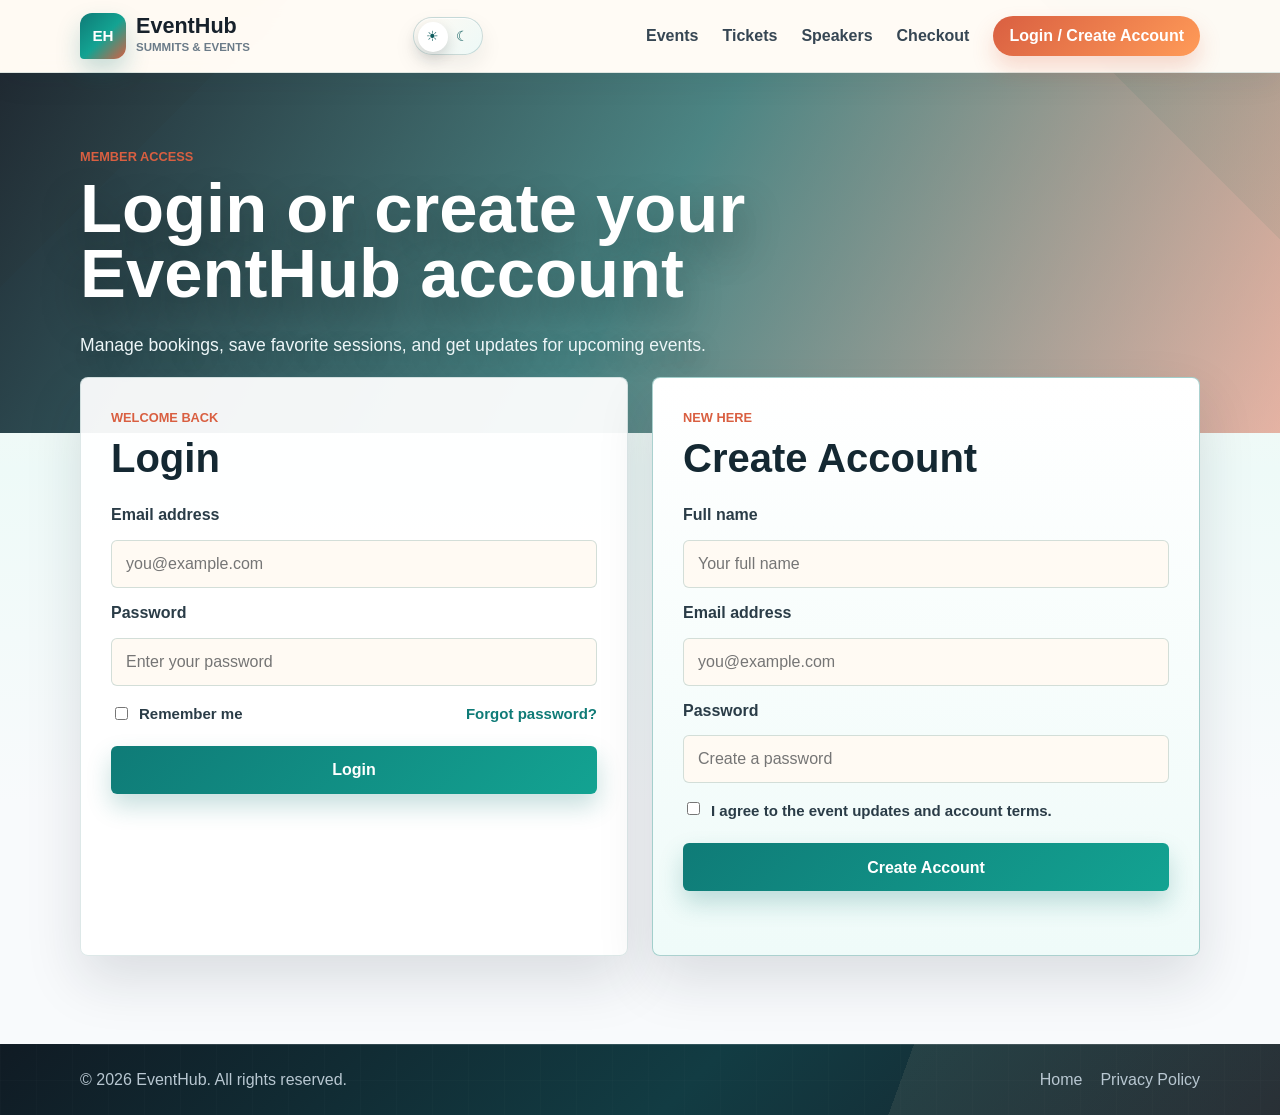
==== commit b3585f8e: "Add checkout page and event details" ====
--- a/account.html
+++ b/account.html
@@ -32,6 +32,7 @@
         <li><a href="index.html#events">Events</a></li>
         <li><a href="index.html#tickets">Tickets</a></li>
         <li><a href="index.html#speakers">Speakers</a></li>
+        <li><a href="checkout.html">Checkout</a></li>
         <li><a class="account-link" href="account.html">Login / Create Account</a></li>
       </ul>
     </nav>
--- a/css/style.css
+++ b/css/style.css
@@ -75,13 +75,17 @@
 
 a,
 button,
-input {
+input,
+select,
+textarea {
   transition: color 0.2s ease, background 0.2s ease, border-color 0.2s ease, box-shadow 0.2s ease, transform 0.2s ease;
 }
 
 a:focus-visible,
 button:focus-visible,
-input:focus-visible {
+input:focus-visible,
+select:focus-visible,
+textarea:focus-visible {
   outline: 3px solid rgba(217, 95, 65, 0.42);
   outline-offset: 3px;
 }
@@ -1002,6 +1006,38 @@
   padding-top: 42px;
 }
 
+.checkout-page {
+  min-height: calc(100vh - 72px);
+}
+
+.checkout-hero {
+  display: flex;
+  align-items: center;
+  min-height: 340px;
+  padding: 72px 16px;
+  color: #ffffff;
+  background:
+    linear-gradient(120deg, rgba(8, 21, 32, 0.9), rgba(15, 93, 94, 0.78), rgba(217, 95, 65, 0.48)),
+    url("https://images.unsplash.com/photo-1505373877841-8d25f7d46678?auto=format&fit=crop&w=1800&q=80") center/cover;
+}
+
+.checkout-hero > div {
+  width: min(1120px, 100%);
+  margin: 0 auto;
+}
+
+.checkout-hero h1 {
+  max-width: 820px;
+  font-size: clamp(2.2rem, 6vw, 4.3rem);
+}
+
+.checkout-page-section {
+  margin-top: -46px;
+  padding-top: 0;
+  position: relative;
+  z-index: 1;
+}
+
 .checkout-layout {
   display: grid;
   grid-template-columns: 0.8fr 1.2fr;
@@ -1071,6 +1107,11 @@
   margin: 18px 0 0;
   color: #0f5d5e;
   font-weight: 800;
+}
+
+.checkout-ticket-link {
+  width: 100%;
+  margin-top: 18px;
 }
 
 .checkout-form-card form {
@@ -1162,6 +1203,38 @@
   opacity: 0.58;
 }
 
+.checkout-terms {
+  margin-top: 4px;
+}
+
+.checkout-confirmation {
+  margin-top: 24px;
+  padding: 28px;
+  color: #ffffff;
+  background:
+    linear-gradient(135deg, rgba(15, 93, 94, 0.96), rgba(19, 163, 146, 0.92)),
+    #0f7b77;
+  border-radius: 8px;
+  box-shadow: 0 22px 52px rgba(15, 93, 94, 0.18);
+}
+
+.checkout-confirmation h2 {
+  color: #ffffff;
+  font-size: clamp(1.7rem, 3vw, 2.4rem);
+}
+
+.checkout-confirmation p:not(.eyebrow) {
+  max-width: 740px;
+  color: rgba(255, 255, 255, 0.9);
+}
+
+.checkout-confirmation .btn {
+  margin-top: 8px;
+  color: #0f5d5e;
+  background: #ffffff;
+  box-shadow: none;
+}
+
 body.dark-theme .checkout-summary,
 body.dark-theme .checkout-form-card {
   background: rgba(15, 32, 40, 0.9);
@@ -1204,6 +1277,11 @@
   color: #e9f7f5;
   background: #102631;
   border-color: rgba(124, 224, 211, 0.18);
+}
+
+body.dark-theme .checkout-confirmation {
+  background: linear-gradient(135deg, #12343a, #0f7b77);
+  box-shadow: 0 22px 48px rgba(0, 0, 0, 0.34);
 }
 
 .gallery-section {
@@ -1275,7 +1353,7 @@
   bottom: 18px;
   z-index: 2;
   display: grid;
-  gap: 4px;
+  gap: 5px;
   transform: translateY(4px);
   transition: transform 0.24s ease;
 }
@@ -1291,6 +1369,56 @@
 .gallery-item strong {
   font-size: clamp(1.05rem, 2vw, 1.45rem);
   line-height: 1.1;
+}
+
+.gallery-item p {
+  max-width: 440px;
+  margin: 2px 0 0;
+  color: rgba(255, 255, 255, 0.9);
+  font-size: 0.9rem;
+  line-height: 1.35;
+}
+
+.gallery-item small {
+  color: #ffe1b8;
+  font-size: 0.76rem;
+  font-weight: 800;
+}
+
+.gallery-details {
+  display: grid;
+  grid-template-columns: repeat(3, 1fr);
+  gap: 16px;
+  margin-top: 20px;
+}
+
+.gallery-details article {
+  padding: 20px;
+  background: rgba(255, 255, 255, 0.86);
+  border: 1px solid rgba(15, 93, 94, 0.12);
+  border-radius: 8px;
+  box-shadow: 0 16px 36px rgba(23, 33, 43, 0.08);
+}
+
+.gallery-details span {
+  display: block;
+  margin-bottom: 6px;
+  color: #d95f41;
+  font-size: 0.76rem;
+  font-weight: 800;
+  text-transform: uppercase;
+}
+
+.gallery-details strong {
+  display: block;
+  color: #142832;
+  font-size: 1.08rem;
+}
+
+.gallery-details p {
+  margin: 8px 0 0;
+  color: #5d6b78;
+  font-size: 0.94rem;
 }
 
 .gallery-large {
@@ -1329,6 +1457,20 @@
   background:
     linear-gradient(180deg, rgba(15, 32, 40, 0.6), rgba(12, 31, 40, 0.42));
   border-color: rgba(124, 224, 211, 0.1);
+}
+
+body.dark-theme .gallery-details article {
+  background: rgba(15, 32, 40, 0.86);
+  border-color: rgba(124, 224, 211, 0.16);
+  box-shadow: 0 18px 42px rgba(0, 0, 0, 0.3);
+}
+
+body.dark-theme .gallery-details strong {
+  color: #f7fffd;
+}
+
+body.dark-theme .gallery-details p {
+  color: #b8c7d1;
 }
 
 .account-page {
@@ -1603,7 +1745,6 @@
 
 .speaker-card {
   overflow: hidden;
-  text-align: center;
   background: #ffffff;
 }
 
@@ -1645,11 +1786,11 @@
 }
 
 .speaker-card h3 {
-  margin-top: 18px;
+  margin: 4px 0 8px;
 }
 
 .speaker-card p {
-  margin: 0 16px 22px;
+  margin: 0;
 }
 
 .speaker-card h3::after {
@@ -1657,9 +1798,67 @@
   display: block;
   width: 42px;
   height: 2px;
-  margin: 10px auto 0;
+  margin: 10px 0 0;
   background: linear-gradient(90deg, #13a392, #d95f41);
   border-radius: 999px;
+}
+
+.speaker-content {
+  display: grid;
+  gap: 10px;
+  padding: 20px;
+}
+
+.speaker-role {
+  color: #d95f41;
+  font-size: 0.76rem;
+  font-weight: 800;
+  text-transform: uppercase;
+}
+
+.speaker-details {
+  display: grid;
+  gap: 8px;
+  margin: 4px 0 0;
+}
+
+.speaker-details div {
+  padding: 10px 12px;
+  background: rgba(19, 163, 146, 0.08);
+  border: 1px solid rgba(15, 93, 94, 0.1);
+  border-radius: 8px;
+}
+
+.speaker-details dt,
+.speaker-details dd {
+  margin: 0;
+}
+
+.speaker-details dt {
+  color: #6b7b88;
+  font-size: 0.72rem;
+  font-weight: 800;
+  text-transform: uppercase;
+}
+
+.speaker-details dd {
+  margin-top: 3px;
+  color: #17212b;
+  font-weight: 800;
+  line-height: 1.3;
+}
+
+body.dark-theme .speaker-details div {
+  background: rgba(124, 224, 211, 0.08);
+  border-color: rgba(124, 224, 211, 0.13);
+}
+
+body.dark-theme .speaker-details dt {
+  color: #9dcac3;
+}
+
+body.dark-theme .speaker-details dd {
+  color: #f7fffd;
 }
 
 .site-footer {
@@ -1845,7 +2044,7 @@
 
   .gallery-grid {
     grid-template-columns: repeat(2, 1fr);
-    grid-auto-rows: 210px;
+    grid-auto-rows: 260px;
   }
 
   .gallery-large,
@@ -1855,6 +2054,10 @@
 
   .gallery-tall {
     grid-row: span 1;
+  }
+
+  .gallery-details {
+    grid-template-columns: 1fr;
   }
 
   .speaker-photo {
@@ -1961,11 +2164,25 @@
 
   .gallery-item {
     min-height: 0;
-    aspect-ratio: 4 / 3;
+    aspect-ratio: 1 / 1;
   }
 
   .gallery-large {
-    aspect-ratio: 1 / 1;
+    aspect-ratio: 1 / 1.08;
+  }
+
+  .gallery-item figcaption {
+    left: 16px;
+    right: 16px;
+    bottom: 16px;
+  }
+
+  .gallery-item p {
+    font-size: 0.84rem;
+  }
+
+  .gallery-details article {
+    padding: 18px;
   }
 
   .ticket-section {
@@ -2076,6 +2293,11 @@
     padding: 56px 16px;
   }
 
+  .checkout-hero {
+    min-height: 320px;
+    padding: 56px 16px;
+  }
+
   .account-panel {
     width: calc(100% - 24px);
     margin-bottom: 64px;
